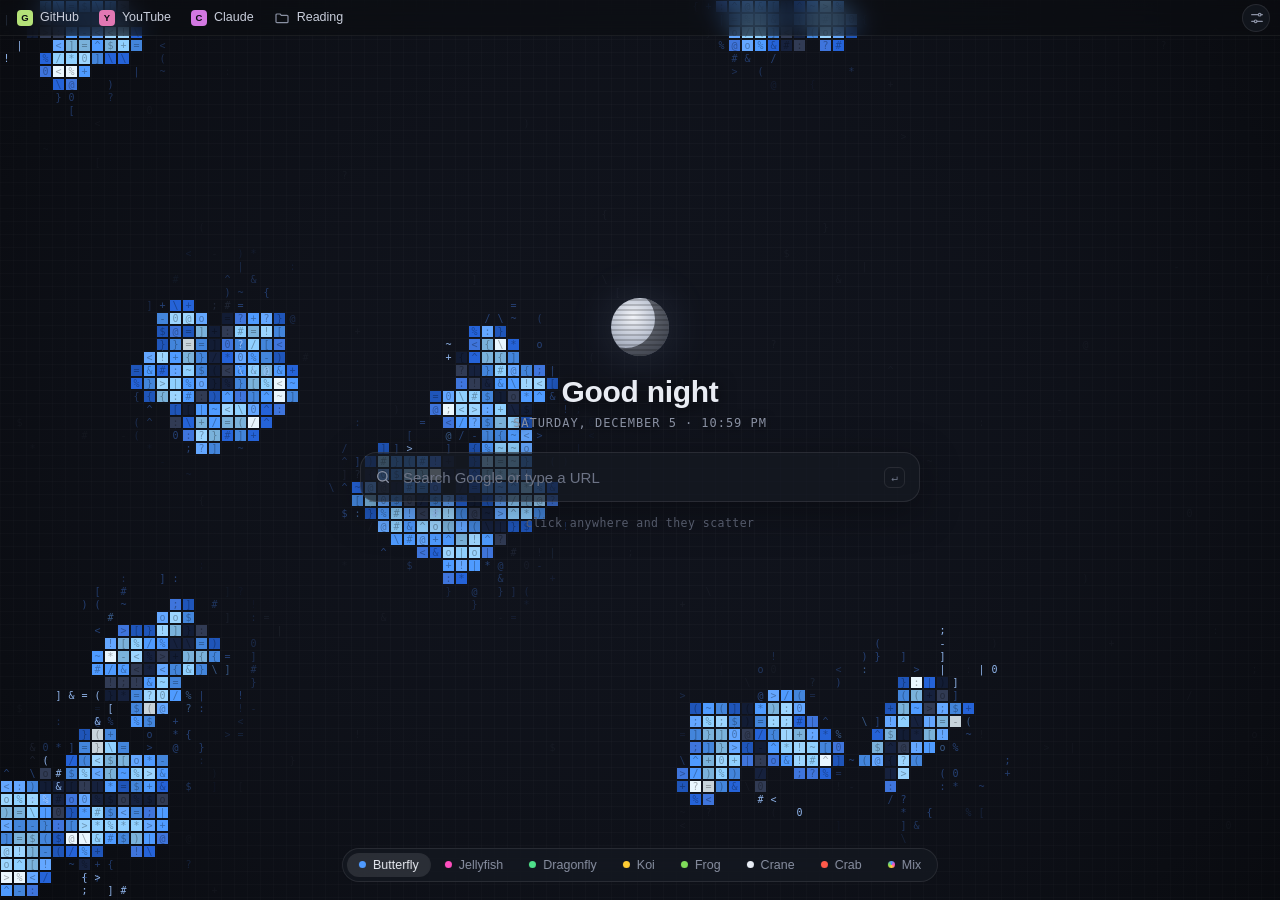
==== docs/index.html @ 53b01485 "ASCII Garden: new tab page with animals made of keyboard characters Seven animals (plus Mix) drawn o" ====
<!DOCTYPE html>
<html lang="en">
<head>
<meta charset="utf-8">
<meta name="viewport" content="width=device-width, initial-scale=1">
<title>ASCII Garden: live demo</title>
<link rel="icon" type="image/png" href="[data-uri]">
<style>
:root {
  --bg: #0b0d12;
  --ink: #e9ecf3;
  --muted: #8a91a3;
  --glass: rgba(22, 25, 34, 0.72);
  --line: rgba(255, 255, 255, 0.09);
  --mono: ui-monospace, "SF Mono", SFMono-Regular, Menlo, Consolas, monospace;
  --sans: -apple-system, BlinkMacSystemFont, "Inter", "Segoe UI", Roboto, sans-serif;
}

* { box-sizing: border-box; }

html, body {
  margin: 0;
  height: 100%;
  overflow: hidden;
  background: var(--bg);
  color: var(--ink);
  font-family: var(--sans);
  -webkit-font-smoothing: antialiased;
  user-select: none;
  -webkit-user-select: none;
  touch-action: manipulation;
}

canvas {
  position: fixed;
  inset: 0;
  width: 100%;
  height: 100%;
  display: block;
}

#garden { cursor: crosshair; }

/* ---------- bookmarks bar ---------- */
.bookmarks {
  position: fixed;
  top: 0;
  left: 0;
  right: 0;
  height: 36px;
  padding: 4px 50px 4px 8px;
  display: flex;
  align-items: center;
  gap: 2px;
  background: rgba(11, 13, 18, 0.55);
  border-bottom: 1px solid rgba(255, 255, 255, 0.06);
  backdrop-filter: blur(12px);
  -webkit-backdrop-filter: blur(12px);
  z-index: 5;
}
.bookmarks[hidden] { display: none; }
.bm-list {
  position: relative;
  flex: 1;
  min-width: 0;
  display: flex;
  gap: 2px;
  overflow: hidden;
}
.bm {
  flex: none;
  display: flex;
  align-items: center;
  gap: 7px;
  height: 28px;
  max-width: 170px;
  padding: 0 9px;
  border: 0;
  border-radius: 8px;
  background: transparent;
  color: #c9cedb;
  font: 12.5px/1 var(--sans);
  text-decoration: none;
  white-space: nowrap;
  cursor: pointer;
}
.bm .t { overflow: hidden; text-overflow: ellipsis; }
.bm:hover, .bm:focus-visible, .bm.open { background: rgba(255, 255, 255, 0.08); color: var(--ink); outline: none; }
.bm img, .bm .ico { width: 16px; height: 16px; flex: none; border-radius: 4px; }
.bm .ico {
  display: grid;
  place-items: center;
  font: 700 9.5px/1 var(--sans);
  color: #0b0d12;
}
.bm svg { flex: none; color: #8a91a3; }
.bm-more { padding: 0 10px; font-size: 15px; color: var(--muted); }

.bm-menu {
  position: fixed;
  min-width: 220px;
  max-width: 300px;
  max-height: 65vh;
  overflow-y: auto;
  padding: 5px;
  display: grid;
  gap: 1px;
  background: rgba(18, 21, 29, 0.96);
  border: 1px solid var(--line);
  border-radius: 12px;
  backdrop-filter: blur(16px);
  -webkit-backdrop-filter: blur(16px);
  box-shadow: 0 16px 40px rgba(0, 0, 0, .5);
  z-index: 8;
}
.bm-menu[hidden] { display: none; }
.bm-menu .bm { max-width: none; width: 100%; }
.bm-menu .back { color: var(--muted); }
.bm-menu .empty { padding: 8px 10px; font-size: 12px; color: #6c7385; }

/* ---------- species picker ---------- */
.species {
  position: fixed;
  bottom: 18px;
  left: 50%;
  transform: translateX(-50%);
  display: flex;
  gap: 2px;
  padding: 4px;
  max-width: calc(100vw - 90px);
  overflow-x: auto;
  scrollbar-width: none;
  background: var(--glass);
  border: 1px solid var(--line);
  border-radius: 999px;
  backdrop-filter: blur(14px);
  -webkit-backdrop-filter: blur(14px);
  z-index: 5;
}
.species::-webkit-scrollbar { display: none; }

.species button {
  flex: none;
  display: flex;
  align-items: center;
  gap: 7px;
  padding: 6px 12px;
  border: 0;
  border-radius: 999px;
  background: transparent;
  color: var(--muted);
  font: 500 12.5px/1 var(--sans);
  cursor: pointer;
  transition: background .2s, color .2s;
}
.species button:hover { color: var(--ink); }
.species button.on { background: rgba(255, 255, 255, 0.1); color: var(--ink); }
.species .dot { width: 7px; height: 7px; border-radius: 50%; }

/* ---------- settings ---------- */
.gear {
  position: fixed;
  top: 4px;
  right: 10px;
  width: 28px;
  height: 28px;
  display: grid;
  place-items: center;
  border: 1px solid var(--line);
  border-radius: 50%;
  background: var(--glass);
  color: var(--muted);
  cursor: pointer;
  backdrop-filter: blur(14px);
  -webkit-backdrop-filter: blur(14px);
  z-index: 6;
}
.gear:hover, .gear[aria-expanded="true"] { color: var(--ink); }

.panel {
  position: fixed;
  top: 42px;
  right: 10px;
  width: 230px;
  padding: 14px;
  display: grid;
  gap: 12px;
  background: rgba(18, 21, 29, 0.92);
  border: 1px solid var(--line);
  border-radius: 14px;
  backdrop-filter: blur(16px);
  -webkit-backdrop-filter: blur(16px);
  font-size: 12.5px;
  color: var(--muted);
  z-index: 6;
}
.panel[hidden] { display: none; }
.panel label { display: grid; gap: 6px; }
.panel label.row { display: flex; align-items: center; gap: 8px; color: var(--ink); }
.panel input[type="text"] {
  padding: 8px 10px;
  border: 1px solid var(--line);
  border-radius: 8px;
  background: rgba(255, 255, 255, 0.04);
  color: var(--ink);
  font: 13px var(--sans);
  outline: none;
}
.panel input[type="text"]:focus { border-color: rgba(255, 255, 255, 0.25); }
.panel input[type="range"] { width: 100%; accent-color: #9fb4ff; }
.panel input[type="checkbox"] { accent-color: #9fb4ff; }
.panel .keys { margin: 0; font: 11px var(--mono); opacity: .7; }

/* ---------- center ---------- */
.center {
  position: fixed;
  left: 50%;
  top: 46%;
  transform: translate(-50%, -50%);
  width: min(560px, calc(100vw - 32px));
  display: flex;
  flex-direction: column;
  align-items: center;
  pointer-events: none;
  z-index: 4;
}

.orb {
  width: 58px;
  height: 58px;
  border-radius: 50%;
  margin-bottom: 18px;
  position: relative;
  overflow: hidden;
  transition: background 1s, box-shadow 1s;
}
.orb::after {
  content: "";
  position: absolute;
  inset: 0;
  background: repeating-linear-gradient(0deg, rgba(0,0,0,.18) 0 2px, transparent 2px 5px);
  mix-blend-mode: multiply;
}
.orb.night {
  background: radial-gradient(circle at 38% 32%, #f1f3f8 0%, #b9c0cf 45%, #6b7386 100%);
  box-shadow: 0 0 46px rgba(170, 190, 255, .16), inset -14px -8px 0 rgba(10, 12, 18, .55);
}
.orb.day {
  background: radial-gradient(circle at 40% 35%, #fff6d6 0%, #ffcf6b 45%, #f08a3c 100%);
  box-shadow: 0 0 60px rgba(255, 190, 90, .28);
}
.orb.dusk {
  background: radial-gradient(circle at 40% 35%, #ffe0c2 0%, #ff9a6b 50%, #c2456b 100%);
  box-shadow: 0 0 56px rgba(255, 120, 110, .22);
}

h1 {
  margin: 0;
  font: 600 clamp(22px, 3.2vw, 30px)/1.2 var(--sans);
  letter-spacing: -0.01em;
  text-align: center;
  text-shadow: 0 2px 18px rgba(0, 0, 0, .8);
}

.clock {
  margin-top: 6px;
  font: 12px var(--mono);
  color: var(--muted);
  letter-spacing: .08em;
  text-shadow: 0 1px 10px rgba(0, 0, 0, .9);
}

.search {
  pointer-events: auto;
  margin-top: 22px;
  width: 100%;
  display: flex;
  align-items: center;
  gap: 10px;
  padding: 0 14px;
  height: 50px;
  background: var(--glass);
  border: 1px solid var(--line);
  border-radius: 16px;
  color: var(--muted);
  backdrop-filter: blur(16px);
  -webkit-backdrop-filter: blur(16px);
  box-shadow: 0 10px 40px rgba(0, 0, 0, .35);
  transition: border-color .2s;
}
.search:focus-within { border-color: rgba(255, 255, 255, 0.22); }
.search input {
  flex: 1;
  min-width: 0;
  border: 0;
  outline: none;
  background: transparent;
  color: var(--ink);
  font: 15px var(--sans);
  user-select: text;
  -webkit-user-select: text;
}
.search input::placeholder { color: #6c7385; }
.search kbd {
  font: 11px var(--mono);
  padding: 3px 6px;
  border: 1px solid var(--line);
  border-radius: 6px;
  color: #6c7385;
}

.hint {
  margin: 14px 0 0;
  font: 11.5px var(--mono);
  color: #5d6476;
  letter-spacing: .04em;
  transition: opacity 1.2s;
}
.hint.gone { opacity: 0; }

@media (max-width: 640px) {
  .species { bottom: 12px; max-width: calc(100vw - 24px); }
  .species button { padding: 6px 10px; font-size: 12px; }
  .center { top: 44%; }
  .search { height: 46px; }
}
</style>
</head>
<body>
<canvas id="bg" aria-hidden="true"></canvas>
<canvas id="garden" aria-hidden="true"></canvas>

<nav class="bookmarks ui" id="bookmarks" aria-label="Bookmarks" hidden></nav>
<div class="bm-menu ui" id="bm-menu" role="menu" hidden></div>

<nav class="species ui" id="species" aria-label="Choose animal"></nav>

<button class="gear ui" id="gear" type="button" aria-label="Settings" aria-expanded="false">
  <svg viewBox="0 0 24 24" width="16" height="16" fill="none" stroke="currentColor" stroke-width="1.8" stroke-linecap="round">
    <path d="M4 7h10M18 7h2M4 17h4M12 17h8"/><circle cx="16" cy="7" r="2"/><circle cx="10" cy="17" r="2"/>
  </svg>
</button>

<div class="panel ui" id="panel" hidden>
  <label>Your name
    <input id="set-name" type="text" maxlength="24" autocomplete="off" spellcheck="false">
  </label>
  <label>How many
    <input id="set-density" type="range" min="0.4" max="2" step="0.1">
  </label>
  <label class="row">
    <input id="set-trails" type="checkbox"> Character trails
  </label>
  <label class="row">
    <input id="set-bookmarks" type="checkbox"> Bookmarks bar
  </label>
  <p class="keys">Keys 1 to 8 switch animals</p>
</div>

<main class="center">
  <div class="orb" id="orb" aria-hidden="true"></div>
  <h1 id="greet">Hello</h1>
  <div class="clock" id="clock"></div>
  <form class="search ui" id="search" autocomplete="off">
    <svg viewBox="0 0 24 24" width="16" height="16" fill="none" stroke="currentColor" stroke-width="2" stroke-linecap="round"><circle cx="11" cy="11" r="7"/><path d="m20 20-3.5-3.5"/></svg>
    <input id="q" type="text" placeholder="Search Google or type a URL" aria-label="Search" spellcheck="false">
    <kbd>&#8629;</kbd>
  </form>
  <p class="hint" id="hint">click anywhere and they scatter</p>
</main>

<script>
/* ASCII Garden: animals drawn on a character grid.
 *
 * How it works:
 *  - The screen is a grid of cells (CS px each).
 *  - Every animal is a *shape function* shape(lx, ly, a) that says which
 *    palette colour (if any) sits at a point in the animal's own coordinates
 *    (lx = forward, ly = sideways, measured in cells).
 *  - Each frame, for every grid cell near an animal, we rotate the cell centre
 *    into the animal's frame, ask the shape function, and paint a coloured tile
 *    with a keyboard character in it. Rotating and sampling like this is what
 *    gives the chunky pixel look at any angle.
 *  - Cells an animal passes over leave a fading character behind (the trail).
 *  - Clicking adds an outward impulse + "panic" to every animal.
 */
(() => {
  'use strict';

  // ------------------------------------------------------------ storage
  const store = {
    get(k, d) {
      try { const v = localStorage.getItem('asciiGarden.' + k); return v === null ? d : JSON.parse(v); }
      catch (e) { return d; }
    },
    set(k, v) {
      try { localStorage.setItem('asciiGarden.' + k, JSON.stringify(v)); } catch (e) { /* storage off */ }
    }
  };

  const settings = {
    name: store.get('name', ''),
    species: store.get('species', 'butterfly'),
    density: store.get('density', 1),
    trails: store.get('trails', true),
    bookmarks: store.get('bookmarks', true)
  };

  // ------------------------------------------------------------ helpers
  const TAU = Math.PI * 2;
  const CHARS = '$}{)(][-=+~^*#%&/\\|<>?!;:@0o';
  const rand = Math.random;
  const clamp = (v, a, b) => (v < a ? a : v > b ? b : v);
  const lerp = (a, b, t) => a + (b - a) * t;

  function hash(x, y, s) {
    let h = (Math.imul(x | 0, 374761393) + Math.imul(y | 0, 668265263) + Math.imul(s | 0, 1442695041)) | 0;
    h = Math.imul(h ^ (h >>> 13), 1274126177);
    h ^= h >>> 16;
    return (h >>> 0) / 4294967296;
  }

  function vnoise(x, y, s) {
    const xi = Math.floor(x), yi = Math.floor(y);
    const xf = x - xi, yf = y - yi;
    const u = xf * xf * (3 - 2 * xf), v = yf * yf * (3 - 2 * yf);
    return lerp(lerp(hash(xi, yi, s), hash(xi + 1, yi, s), u),
                lerp(hash(xi, yi + 1, s), hash(xi + 1, yi + 1, s), u), v);
  }

  // squared normalised ellipse distance (< 1 means inside)
  function ell(x, y, cx, cy, rx, ry) {
    const dx = (x - cx) / rx, dy = (y - cy) / ry;
    return dx * dx + dy * dy;
  }

  function segDist(px, py, ax, ay, bx, by) {
    const vx = bx - ax, vy = by - ay;
    const t = clamp(((px - ax) * vx + (py - ay) * vy) / (vx * vx + vy * vy || 1), 0, 1);
    const dx = px - (ax + vx * t), dy = py - (ay + vy * t);
    return Math.sqrt(dx * dx + dy * dy);
  }

  function lerpAngle(a, b, t) {
    let d = (b - a) % TAU;
    if (d > Math.PI) d -= TAU;
    if (d < -Math.PI) d += TAU;
    return a + d * Math.min(1, t);
  }

  function hexToRgb(h) {
    const n = parseInt(h.slice(1), 16);
    return [(n >> 16) & 255, (n >> 8) & 255, n & 255];
  }
  function shade(rgb, k) {
    const f = k < 0 ? c => c * (1 + k) : c => c + (255 - c) * k;
    return `rgb(${f(rgb[0]) | 0},${f(rgb[1]) | 0},${f(rgb[2]) | 0})`;
  }

  // trail colours: each palette colour registers a muted version with 8 alpha steps
  const TRAIL_STYLES = [];
  const TRAIL_LEVELS = 8;
  function registerTrail(rgb) {
    const m = rgb.map(c => (c * 0.75 + 120 * 0.25) | 0);
    const styles = [];
    for (let i = 0; i < TRAIL_LEVELS; i++) styles.push(`rgba(${m[0]},${m[1]},${m[2]},${((i + 1) / TRAIL_LEVELS * 0.55).toFixed(3)})`);
    TRAIL_STYLES.push(styles);
    return TRAIL_STYLES.length - 1;
  }

  // "g:#hex" = character only (no tile), used for tentacles, fins
  // "a:#hex" = see-through tile, used for dragonfly wings
  function makePalette(list) {
    return [null].concat(list.map(s => {
      const glyph = s.startsWith('g:'), clear = s.startsWith('a:');
      const rgb = hexToRgb(glyph || clear ? s.slice(2) : s);
      const rgba = al => `rgba(${rgb[0]},${rgb[1]},${rgb[2]},${al})`;
      return {
        glyph,
        variants: clear ? [rgba(0.16), rgba(0.22), rgba(0.28)] : [shade(rgb, -0.14), shade(rgb, 0), shade(rgb, 0.12)],
        ink: clear ? rgba(0.75) : 'rgba(0,0,0,0.30)',
        glyphStyle: `rgba(${rgb[0]},${rgb[1]},${rgb[2]},0.9)`,
        trail: registerTrail(rgb)
      };
    }));
  }

  // ------------------------------------------------------------ species
  // Every shape is drawn facing +x (forward). Units are grid cells.
  const SPECIES = {

    butterfly: {
      label: 'Butterfly', dot: '#4f9bff', count: 14, radius: 7.2, scale: [0.8, 1.25],
      palette: makePalette(['#16213d', '#2563d8', '#4f9bff', '#8fd0ff', '#e8f6ff', 'g:#9cc4ff']),
      init(a) { a.wander = rand() * TAU; a.phase = rand() * TAU; },
      update(a, dt, U) {
        a.wander += (rand() - 0.5) * 5 * dt;
        const sp = 55 * U * (1 + a.panic * 2.6);
        steer(a, Math.cos(a.wander) * sp, Math.sin(a.wander) * sp, dt * 1.8);
        a.vy += Math.sin(a.t * 6 + a.seed) * 18 * U * dt; // bob
        a.h = lerpAngle(a.h, Math.atan2(a.vy, a.vx), dt * 5);
        a.phase += dt * (10 + a.panic * 16);
        a.flap = 0.22 + 0.78 * Math.abs(Math.cos(a.phase));
      },
      scatter(a, ang) { a.wander = ang; },
      shape(x, y, a) {
        const ay = Math.abs(y);
        if (ay < 0.55 && x > -3.6 && x < 2.6) return 1;               // body
        if (ell(x, y, 3.1, 0, 0.9, 0.8) < 1) return 1;                 // head
        if (x > 3.7 && x < 6.2 && Math.abs(ay - (x - 3.7) * 0.75) < 0.42) return 6; // antennae
        if (ay < 0.5) return 0;
        const wy = ay / a.flap;                                        // flap squashes the wings sideways
        const d1 = ell(x, wy, 1.0 + (wy - 3) * 0.28, 3.4, 2.4, 3.1);   // forewing
        const d2 = ell(x, wy, -1.9 - (wy - 2.5) * 0.18, 2.6, 1.9, 2.4); // hindwing
        const d = Math.min(d1, d2);
        if (d >= 1) return 0;
        if (d1 < 1 && ell(x, wy, 2.1, 4.8, 0.7, 0.7) < 1) return 5;    // pale spot
        if (d > 0.7) return 2;
        if (d > 0.28) return 3;
        return 4;
      }
    },

    jellyfish: {
      label: 'Jellyfish', dot: '#ff4fbf', count: 9, radius: 13.5, scale: [0.75, 1.2],
      palette: makePalette(['#a3106f', '#e03aa4', '#ff6fd0', '#ffc6ef', 'g:#ff8ad8', '#c42487']),
      init(a) { a.h = -Math.PI / 2 + (rand() - 0.5); a.target = -Math.PI / 2; a.cyc = rand(); a.c = 0; },
      update(a, dt, U) {
        a.cyc += dt * (0.5 + a.panic * 1.3);
        const f = a.cyc % 1;
        a.c = f < 0.32 ? Math.sin(f / 0.32 * Math.PI) : 0;            // bell contraction
        const thrust = 95 * U * a.c * (1 + a.panic * 1.8);
        a.vx += Math.cos(a.h) * thrust * dt * 3;
        a.vy += Math.sin(a.h) * thrust * dt * 3;
        const drag = Math.exp(-dt * 1.1);
        a.vx *= drag; a.vy *= drag;
        if (a.panic < 0.05) a.target = lerpAngle(a.target, -Math.PI / 2 + Math.sin(a.t * 0.3 + a.seed) * 0.6, dt * 0.5);
        a.h = lerpAngle(a.h, a.target, dt * 0.9);
      },
      scatter(a, ang) { a.target = ang; a.cyc = Math.floor(a.cyc); },
      shape(x, y, a) {
        const c = a.c;
        const rx = 3.4 * (1 + 0.22 * c), ry = 4.0 * (1 - 0.24 * c);
        if (x > -0.6) {
          const d = ell(x, y, -0.6, 0, rx, ry);
          if (d < 1) {
            if (ell(x, y, rx * 0.4, -ry * 0.38, 1.0, 1.1) < 1) return 4;
            if (d < 0.42) return 3;
            if (d < 0.8) return 2;
            return 1;
          }
          return 0;
        }
        if (x > -1.3 && Math.abs(y) < ry * 0.98) return 1;             // rim
        const t = a.t;
        if (x > -5.5 && Math.abs(y - Math.sin(x * 0.7 + t * 2.2) * 0.5) < 0.95 - (-x - 1.3) * 0.12) return 6; // oral arms
        if (x < -1.3) {
          for (let i = 0; i < 5; i++) {
            const len = 8 + (i % 2) * 3 + (i === 2 ? 1.5 : 0);
            if (-x - 1.3 > len) continue;
            const y0 = (-1 + i * 0.5) * ry * 0.85;
            const yy = y0 + Math.sin(x * 0.55 + t * 2.4 + i * 1.7) * 0.9 * (-x / 9);
            if (Math.abs(y - yy) < 0.42) return 5;
          }
        }
        return 0;
      }
    },

    dragonfly: {
      label: 'Dragonfly', dot: '#4fe08a', count: 11, radius: 9, scale: [0.8, 1.15],
      palette: makePalette(['#0e5229', '#1f9d50', '#5ee08a', '#c6ffd9', 'a:#b8ffd2']),
      init(a) { a.timer = rand(); a.th = a.h; a.buzz = 1; },
      update(a, dt, U) {
        a.timer -= dt * (1 + a.panic * 2);
        if (a.timer <= 0) {
          a.th = (a.flee != null ? a.flee : a.h + (rand() - 0.5) * 2.6);
          a.flee = null;
          const sp = (240 + rand() * 180) * U * (1 + a.panic);
          a.vx = Math.cos(a.th) * sp; a.vy = Math.sin(a.th) * sp;
          a.timer = 0.6 + rand() * 1.8;
        }
        const drag = Math.exp(-dt * 3.4);
        a.vx = a.vx * drag + (rand() - 0.5) * 40 * U * dt;
        a.vy = a.vy * drag + (rand() - 0.5) * 40 * U * dt;
        a.h = lerpAngle(a.h, a.th, dt * 14);
        a.buzz = 0.82 + 0.18 * Math.abs(Math.sin(a.t * 55));
      },
      scatter(a, ang) { a.flee = ang; a.timer = rand() * 0.08; },
      shape(x, y, a) {
        const ay = Math.abs(y);
        if (ell(x, y, 5.6, 0, 1.0, 1.35) < 1) return ay > 0.45 ? 4 : 1;  // head + eyes
        if (ell(x, y, 3.6, 0, 1.7, 1.0) < 1) return ay < 0.4 ? 3 : 2;   // thorax
        if (x > -8.2 && x < 2.2 && ay < 0.55 - (2.2 - x) * 0.018)        // abdomen
          return (Math.floor((x + 9) * 0.9) & 1) ? 2 : 1;
        const b = a.buzz;
        if (ell(x + ay * 0.08, ay, 4.1, 3.8 * b, 0.85, 3.5 * b) < 1) return 5; // forewings
        if (ell(x + ay * 0.16, ay, 2.6, 3.6 * b, 0.95, 3.4 * b) < 1) return 5; // hindwings
        return 0;
      }
    },

    koi: {
      label: 'Koi', dot: '#ffcc33', count: 11, radius: 9.6, scale: [0.8, 1.25],
      palettes: [
        makePalette(['#f4efe6', '#e0402b', 'g:#f2d6cc', '#ffffff', '#c9c1b5', '#1a1a1a']), // kohaku
        makePalette(['#f08a24', '#ffb347', 'g:#ffc98a', '#ffffff', '#c4651a', '#1a1a1a']), // ogon
        makePalette(['#f2c230', '#ffe27a', 'g:#ffe9a6', '#ffffff', '#c99a14', '#1a1a1a']), // yamabuki
        makePalette(['#f4efe6', '#26262b', 'g:#d9d9de', '#ffffff', '#c9c1b5', '#1a1a1a'])  // shiro
      ],
      init(a) {
        a.wander = rand() * TAU;
        a.pal = rand() < 0.5 ? 0 : (1 + (rand() * 3) | 0);
        a.sw = 0;
      },
      update(a, dt, U) {
        a.wander += (rand() - 0.5) * 1.8 * dt;
        const sp = 42 * U * (1 + a.panic * 3);
        steer(a, Math.cos(a.wander) * sp, Math.sin(a.wander) * sp, dt * 1.3);
        a.h = lerpAngle(a.h, Math.atan2(a.vy, a.vx), dt * 2.6);
        a.sw += dt * (4 + Math.hypot(a.vx, a.vy) / (12 * U));
      },
      scatter(a, ang) { a.wander = ang; },
      shape(x, y, a) {
        const sway = xx => Math.sin(a.sw - xx * 0.45) * 0.1 * (5 - xx);
        const yo = y - sway(x);
        const ay = Math.abs(yo);
        if (x > -5.5 && x < 5.2) {
          const u = (x + 5.5) / 10.7;
          const hw = 2.3 * Math.sqrt(Math.max(0, Math.sin(Math.PI * Math.pow(u, 1.6))));
          if (ay < hw) {
            if (ell(x, ay, 3.5, 1.15, 0.5, 0.5) < 1) return 6;            // eyes
            if (ay > hw - 0.5) return 5;                                 // edge shade
            return vnoise(x * 0.42 + a.seed * 7, yo * 0.55, a.seed) > 0.52 ? 2 : 1;
          }
          if (ell(x, ay, 1.6, hw + 0.9, 0.9, 1.1) < 1) return 3;         // pectoral fins
        }
        const tx = -5.4 - x;                                             // tail
        if (tx > -0.2 && tx < 3.9) {
          const yt = y - sway(-5.4) - Math.sin(a.sw * 1.2) * tx * 0.25;
          const spread = 0.35 + tx * 0.7;
          const fork = tx > 2.3 && Math.abs(yt) < (tx - 2.3) * 1.1;
          if (Math.abs(yt) < spread && !fork) return 3;
        }
        return 0;
      }
    },

    frog: {
      label: 'Frog', dot: '#7fdc5a', count: 9, radius: 9.2, scale: [0.85, 1.2],
      palette: makePalette(['#1d5a18', '#3ea534', '#86e061', '#efffe0', '#0b1a08', '#2a7522']),
      init(a) { a.timer = rand() * 2; a.air = 0; a.legs = 0; },
      update(a, dt, U) {
        if (a.air > 0) {
          a.air -= dt;
          const drag = Math.exp(-dt * 1.4);
          a.vx *= drag; a.vy *= drag;
          a.legs = Math.min(1, a.legs + dt * 14);
          a.lift = Math.sin(clamp(1 - a.air / 0.45, 0, 1) * Math.PI);
        } else {
          const drag = Math.exp(-dt * 14);
          a.vx *= drag; a.vy *= drag;
          a.legs = Math.max(0, a.legs - dt * 5);
          a.lift = 0;
          a.timer -= dt;
          if (a.timer <= 0) {
            a.h = a.flee != null ? a.flee : a.h + (rand() - 0.5) * 1.9;
            a.flee = null;
            const sp = (230 + rand() * 130) * U * (1 + a.panic * 0.7);
            a.vx = Math.cos(a.h) * sp; a.vy = Math.sin(a.h) * sp;
            a.air = 0.45;
            a.timer = a.panic > 0.3 ? 0.12 + rand() * 0.2 : 0.9 + rand() * 2.4;
          }
        }
        a.sizeMul = 1 + 0.14 * (a.lift || 0);
      },
      scatter(a, ang) { a.flee = ang; if (a.air <= 0) a.timer = rand() * 0.12; },
      shape(x, y, a) {
        const ay = Math.abs(y);
        if (ell(x, ay, 2.8, 1.45, 0.85, 0.85) < 1)                      // eyes
          return ell(x, ay, 3.05, 1.5, 0.36, 0.36) < 1 ? 5 : 4;
        const dh = ell(x, y, 2.0, 0, 1.8, 2.0);
        const db = ell(x, y, -0.7, 0, 3.0, 2.5);
        if (dh < 1 || db < 1) {
          if (ay < 0.45 && x < 2.4 && x > -3) return 3;                 // stripe
          if (vnoise(x * 0.8 + a.seed * 3, y * 0.8, a.seed) > 0.7) return 6; // spots
          if (Math.min(dh, db) > 0.72) return 1;
          return 2;
        }
        const L = a.legs;
        const kx = lerp(-0.4, -5.0, L), ky = lerp(3.6, 2.9, L);
        const fx = lerp(0.8, -7.8, L), fy = lerp(3.1, 3.5, L);
        if (segDist(x, ay, -2.4, 1.8, kx, ky) < 0.72) return 2;          // thigh
        if (segDist(x, ay, kx, ky, fx, fy) < 0.5) return 2;             // shin
        if (ell(x, ay, fx, fy, 0.75, 0.75) < 1) return 1;               // foot
        if (segDist(x, ay, 1.3, 1.6, 2.3, 3.0) < 0.45) return 2;         // front legs
        if (ell(x, ay, 2.5, 3.2, 0.55, 0.55) < 1) return 1;
        return 0;
      }
    },

    crane: {
      label: 'Crane', dot: '#e8edf5', count: 8, radius: 9.4, scale: [0.85, 1.2],
      palette: makePalette(['#f5f7fa', '#c8d0db', '#8a96a8', '#1c2230', '#e0342c', '#d9c27a', 'g:#7d879a']),
      init(a) { a.wander = rand() * TAU; a.phase = rand() * TAU; a.glide = rand() * 3; a.span = 1; },
      update(a, dt, U) {
        a.wander += (rand() - 0.5) * 0.9 * dt;
        const sp = 72 * U * (1 + a.panic * 1.8);
        steer(a, Math.cos(a.wander) * sp, Math.sin(a.wander) * sp, dt * 0.9);
        a.h = lerpAngle(a.h, Math.atan2(a.vy, a.vx), dt * 2.2);
        a.glide -= dt;
        if (a.glide < -2.2) a.glide = 1.5 + rand() * 3;
        const flapping = a.glide < 0 || a.panic > 0.2;
        a.phase += dt * (3.4 + a.panic * 5);
        const target = flapping ? 0.58 + 0.42 * (0.5 + 0.5 * Math.cos(a.phase)) : 1;
        a.span = lerp(a.span, target, Math.min(1, dt * 10));
      },
      scatter(a, ang) { a.wander = ang; },
      shape(x, y, a) {
        const ay = Math.abs(y);
        if (ell(x, y, 0, 0, 3.0, 1.0) < 1) return x > 0.3 ? 1 : 2;       // body
        if (x > 2.4 && x < 5.8 && ay < 0.42) return 4;                   // neck
        if (ell(x, y, 6.2, 0, 0.8, 0.62) < 1)                            // head + red crown
          return ell(x, y, 6.1, 0, 0.38, 0.3) < 1 ? 5 : 1;
        if (x > 6.9 && x < 8.5 && ay < 0.3 - (x - 6.9) * 0.13) return 6; // beak
        if (x < -2.6 && x > -4.3 && ay < 0.9 + (-2.6 - x) * 0.35) return 2; // tail
        if (x < -3.6 && x > -7.2 && Math.abs(ay - 0.35) < 0.2) return 7; // trailing legs
        const span = 8.6 * a.span;
        if (ay > 0.6 && ay < span) {                                     // wings
          const k = ay / span;
          const lead = 1.25 - 0.9 * k - 0.7 * k * k;
          const chord = 2.9 * (1 - 0.5 * k);
          if (x < lead && x > lead - chord) {
            if (k > 0.82) return 4;
            if (x < lead - chord * 0.62) return 3;
            return k < 0.45 ? 1 : 2;
          }
        }
        return 0;
      }
    },

    crab: {
      label: 'Crab', dot: '#ff5a4a', count: 10, radius: 7.4, scale: [0.8, 1.25],
      palette: makePalette(['#741810', '#d8442e', '#ff7d58', '#fff2e0', '#1a0a08', '#b3301d']),
      init(a) { a.h = -Math.PI / 2; a.timer = rand(); a.side = rand() < 0.5 ? -1 : 1; a.speed = 0; a.walk = 0; a.drift = 0; },
      update(a, dt, U) {
        a.timer -= dt;
        if (a.timer <= 0) {
          if (rand() < 0.3 && a.panic < 0.2) { a.speed = 0; a.timer = 0.6 + rand() * 1.4; }
          else {
            if (rand() < 0.5) a.side *= -1;
            a.speed = (55 + rand() * 60) * U;
            a.drift = (rand() - 0.5) * 30 * U;
            a.timer = 0.8 + rand() * 1.8;
          }
        }
        const sp = a.speed * (1 + a.panic * 2.5);
        steer(a, a.side * sp, a.drift, dt * 6);
        a.h = -Math.PI / 2 + Math.sin(a.t * 1.4 + a.seed) * 0.07;
        a.walk += Math.hypot(a.vx, a.vy) * dt * 0.11 / U;
        a.pinch = 0.5 + 0.5 * Math.sin(a.t * 3 + a.seed);
      },
      scatter(a, ang) {
        a.side = Math.cos(ang) >= 0 ? 1 : -1;
        a.speed = (90 + rand() * 50) * U;
        a.drift = Math.sin(ang) * 60 * U;
        a.timer = 1 + rand();
      },
      scatterAxis: 'x',
      shape(x, y, a) {
        const ay = Math.abs(y);
        const d = ell(x, y, 0, 0, 2.3, 3.4);                             // shell
        if (d < 1) { if (ell(x, y, 0.7, 0, 0.9, 1.7) < 1) return 3; return d > 0.7 ? 1 : 2; }
        if (ell(x, ay, 2.65, 1.0, 0.55, 0.5) < 1)                         // eyes
          return ell(x, ay, 2.8, 1.0, 0.28, 0.28) < 1 ? 5 : 4;
        if (x > 1.8 && x < 2.3 && Math.abs(ay - 1.0) < 0.25) return 1;
        if (segDist(x, ay, 1.1, 2.5, 2.6, 3.8) < 0.5) return 6;           // arms
        if (ell(x, ay, 3.7, 4.0, 1.35, 1.15) < 1) {                       // claws
          if (x > 3.8 && Math.abs(ay - 4.0) < 0.3 * (0.4 + a.pinch)) return 0;
          return ell(x, ay, 3.4, 3.7, 0.5, 0.45) < 1 ? 3 : 2;
        }
        const side = y > 0 ? 0 : Math.PI;                                // legs
        for (let i = 0; i < 3; i++) {
          const w = Math.sin(a.walk + i * 2.1 + side) * 0.5;
          const bx = 0.4 - i * 1.05, kx = bx + w, tx = bx - 0.5 + w * 1.4;
          if (segDist(x, ay, bx, 2.9, kx, 4.6) < 0.4) return 6;
          if (segDist(x, ay, kx, 4.6, tx, 5.9) < 0.34) return 6;
        }
        return 0;
      }
    }
  };

  const ORDER = ['butterfly', 'jellyfish', 'dragonfly', 'koi', 'frog', 'crane', 'crab', 'mix'];
  if (!SPECIES[settings.species] && settings.species !== 'mix') settings.species = 'butterfly';

  function steer(a, tx, ty, k) {
    k = Math.min(1, k);
    a.vx += (tx - a.vx) * k;
    a.vy += (ty - a.vy) * k;
  }

  // ------------------------------------------------------------ canvas setup
  const bg = document.getElementById('bg');
  const bctx = bg.getContext('2d');
  const canvas = document.getElementById('garden');
  const ctx = canvas.getContext('2d');
  let W = 0, H = 0, DPR = 1, CS = 12, COLS = 0, ROWS = 0, U = 1;
  let trailLife = new Float32Array(0), trailChar = new Uint8Array(0), trailCol = new Uint16Array(0);
  let font = '';

  function resize() {
    W = window.innerWidth; H = window.innerHeight;
    DPR = Math.min(window.devicePixelRatio || 1, 2);
    CS = clamp(Math.round(Math.min(W, H) / 68), 8, 13);
    U = CS / 12;
    COLS = Math.ceil(W / CS); ROWS = Math.ceil(H / CS);
    for (const c of [bg, canvas]) { c.width = Math.round(W * DPR); c.height = Math.round(H * DPR); }
    ctx.setTransform(DPR, 0, 0, DPR, 0, 0);
    bctx.setTransform(DPR, 0, 0, DPR, 0, 0);
    font = `${Math.max(6, Math.round(CS * 0.78))}px ui-monospace, "SF Mono", Menlo, Consolas, monospace`;
    ctx.font = font; ctx.textAlign = 'center'; ctx.textBaseline = 'middle';
    trailLife = new Float32Array(COLS * ROWS);
    trailChar = new Uint8Array(COLS * ROWS);
    trailCol = new Uint16Array(COLS * ROWS);
    drawBackground();
  }

  function drawBackground() {
    bctx.fillStyle = '#0b0d12';
    bctx.fillRect(0, 0, W, H);
    // faint grid
    bctx.strokeStyle = 'rgba(255,255,255,0.028)';
    bctx.lineWidth = 1;
    bctx.beginPath();
    for (let x = 0; x <= COLS; x++) { bctx.moveTo(x * CS + 0.5, 0); bctx.lineTo(x * CS + 0.5, H); }
    for (let y = 0; y <= ROWS; y++) { bctx.moveTo(0, y * CS + 0.5); bctx.lineTo(W, y * CS + 0.5); }
    bctx.stroke();
    // scattered dim characters
    bctx.font = font; bctx.textAlign = 'center'; bctx.textBaseline = 'middle';
    bctx.fillStyle = 'rgba(160,170,200,0.07)';
    for (let gy = 0; gy < ROWS; gy++) for (let gx = 0; gx < COLS; gx++) {
      if (hash(gx, gy, 7) < 0.012) bctx.fillText(CHARS[(hash(gx, gy, 9) * CHARS.length) | 0], gx * CS + CS / 2, gy * CS + CS / 2 + 0.5);
    }
    // vignette
    const g = bctx.createRadialGradient(W / 2, H * 0.46, Math.min(W, H) * 0.2, W / 2, H / 2, Math.max(W, H) * 0.75);
    g.addColorStop(0, 'rgba(30,36,56,0.25)');
    g.addColorStop(1, 'rgba(0,0,0,0.55)');
    bctx.fillStyle = g;
    bctx.fillRect(0, 0, W, H);
  }

  // ------------------------------------------------------------ animals
  let animals = [];
  let seedCounter = 1;

  function areaFactor() { return clamp((W * H) / (1440 * 900), 0.35, 1.7); }

  function spawn(kind, n) {
    const sp = SPECIES[kind];
    for (let i = 0; i < n; i++) {
      const a = {
        kind, sp,
        x: rand() * W, y: rand() * H,
        vx: 0, vy: 0, h: rand() * TAU,
        size: lerp(sp.scale[0], sp.scale[1], rand()), sizeMul: 1,
        seed: seedCounter++, t: rand() * 10, panic: 0,
        reveal: 0, dying: false
      };
      sp.init(a);
      animals.push(a);
    }
  }

  function populate(kind) {
    for (const a of animals) a.dying = true;
    const f = areaFactor() * settings.density;
    if (kind === 'mix') {
      for (const k of ORDER) if (SPECIES[k]) spawn(k, Math.max(1, Math.round(SPECIES[k].count * f * 0.3)));
    } else {
      spawn(kind, Math.max(3, Math.round(SPECIES[kind].count * f)));
    }
  }

  // ------------------------------------------------------------ input
  const pointer = { x: -1e4, y: -1e4, active: false };
  const ripples = [];
  const hint = document.getElementById('hint');

  function scatter(px, py) {
    ripples.push({ x: px, y: py, t: 0 });
    const reach = Math.max(W, H) * 0.65;
    for (const a of animals) {
      const dx = a.x - px, dy = a.y - py;
      const d = Math.hypot(dx, dy) || 1;
      const k = Math.max(0.3, 1 - d / reach);
      a.panic = Math.min(1.6, a.panic + k);
      const ang = Math.atan2(dy, dx);
      const imp = 380 * U * k;
      if (a.sp.scatterAxis === 'x') a.vx += Math.sign(dx || 1) * imp;
      else { a.vx += dx / d * imp; a.vy += dy / d * imp; }
      a.sp.scatter(a, ang, k);
    }
    hint.classList.add('gone');
  }

  window.addEventListener('pointerdown', e => {
    if (!(e.target.closest && (e.target.closest('#bm-menu') || e.target.closest('.bm-folder')))) closeMenu();
    if (e.target.closest && e.target.closest('.ui')) return;
    closePanel();
    if (document.activeElement && document.activeElement.blur) document.activeElement.blur();
    scatter(e.clientX, e.clientY);
  });
  window.addEventListener('pointermove', e => {
    pointer.x = e.clientX; pointer.y = e.clientY;
    pointer.active = e.pointerType === 'mouse';
  });
  document.addEventListener('pointerleave', () => { pointer.active = false; });
  window.addEventListener('blur', () => { pointer.active = false; });

  // ------------------------------------------------------------ simulation + render
  function update(dt) {
    for (let i = animals.length - 1; i >= 0; i--) {
      const a = animals[i];
      a.t += dt;
      a.panic = Math.max(0, a.panic - dt * 0.55);
      if (a.dying) { a.reveal -= dt * 2.2; if (a.reveal <= 0) { animals.splice(i, 1); continue; } }
      else a.reveal = Math.min(1, a.reveal + dt * 1.3);

      if (pointer.active) {                                     // shy of the cursor
        const dx = a.x - pointer.x, dy = a.y - pointer.y;
        const d = Math.hypot(dx, dy);
        const r = 150 * U;
        if (d < r && d > 0.1) {
          const f = (1 - d / r) * 900 * U * dt;
          if (a.sp.scatterAxis === 'x') a.vx += Math.sign(dx) * f;
          else { a.vx += dx / d * f; a.vy += dy / d * f; }
          a.panic = Math.max(a.panic, 0.25 * (1 - d / r));
        }
      }

      a.sp.update(a, dt, U);
      a.x += a.vx * dt;
      a.y += a.vy * dt;

      const m = a.sp.radius * a.size * CS;                      // wrap around edges
      if (a.x < -m) a.x += W + 2 * m; else if (a.x > W + m) a.x -= W + 2 * m;
      if (a.y < -m) a.y += H + 2 * m; else if (a.y > H + m) a.y -= H + 2 * m;
    }
    for (let i = ripples.length - 1; i >= 0; i--) { ripples[i].t += dt; if (ripples[i].t > 1.1) ripples.splice(i, 1); }
  }

  function drawTrails(dt) {
    const decay = dt * 0.85;
    let lastStyle = '';
    for (let i = 0, n = trailLife.length; i < n; i++) {
      let l = trailLife[i];
      if (l <= 0) continue;
      l -= decay; trailLife[i] = l;
      if (l <= 0) continue;
      const style = TRAIL_STYLES[trailCol[i]][Math.min(TRAIL_LEVELS - 1, (l * TRAIL_LEVELS) | 0)];
      if (style !== lastStyle) { ctx.fillStyle = style; lastStyle = style; }
      const gx = i % COLS, gy = (i / COLS) | 0;
      ctx.fillText(CHARS[trailChar[i]], gx * CS + CS / 2, gy * CS + CS / 2 + 0.5);
    }
  }

  function drawRipples() {
    for (const r of ripples) {
      for (let ring = 0; ring < 2; ring++) {
        const t = r.t - ring * 0.14;
        if (t <= 0) continue;
        const rad = t * 340 * U + 6;
        const alpha = Math.max(0, 1 - t / 0.95);
        if (alpha <= 0) continue;
        const n = Math.max(6, Math.floor(rad * TAU / (CS * 1.7)));
        ctx.fillStyle = `rgba(215,225,255,${(alpha * (ring ? 0.35 : 0.7)).toFixed(3)})`;
        for (let i = 0; i < n; i++) {
          const ang = i / n * TAU + ring * 0.2;
          const gx = Math.floor((r.x + Math.cos(ang) * rad) / CS);
          const gy = Math.floor((r.y + Math.sin(ang) * rad) / CS);
          ctx.fillText(ring ? '.' : 'o', gx * CS + CS / 2, gy * CS + CS / 2);
        }
      }
    }
  }

  function drawAnimal(a) {
    const sp = a.sp;
    const pal = sp.palettes ? sp.palettes[a.pal] : sp.palette;
    const size = a.size * (a.sizeMul || 1);
    const R = sp.radius * size;
    const cx = a.x / CS, cy = a.y / CS;
    const gx0 = Math.max(0, Math.floor(cx - R)), gx1 = Math.min(COLS - 1, Math.ceil(cx + R));
    const gy0 = Math.max(0, Math.floor(cy - R)), gy1 = Math.min(ROWS - 1, Math.ceil(cy + R));
    if (gx0 > gx1 || gy0 > gy1) return;
    const c = Math.cos(a.h), s = Math.sin(a.h), inv = 1 / size, R2 = R * R;
    const reveal = a.reveal, trails = settings.trails;
    const gap = CS >= 10 ? 1 : 0.5, tile = CS - gap * 2, half = CS / 2;

    for (let gy = gy0; gy <= gy1; gy++) {
      const dy = gy + 0.5 - cy;
      for (let gx = gx0; gx <= gx1; gx++) {
        const dx = gx + 0.5 - cx;
        if (dx * dx + dy * dy > R2) continue;
        const lx = (dx * c + dy * s) * inv;
        const ly = (-dx * s + dy * c) * inv;
        const idx = sp.shape(lx, ly, a);
        if (!idx) continue;
        const e = pal[idx];
        const h1 = hash(gx, gy, a.seed);
        let asGlyph = e.glyph;
        if (reveal < 1) {                                       // assemble / dissolve effect
          const hr = hash(gx, gy, a.seed + 77);
          if (hr > reveal + 0.25) continue;
          if (hr > reveal) asGlyph = true;
        }
        const px = gx * CS, py = gy * CS;
        const ch = CHARS[(h1 * CHARS.length) | 0];
        if (asGlyph) {
          ctx.fillStyle = e.glyphStyle;
          ctx.fillText(ch, px + half, py + half + 0.5);
          continue;
        }
        ctx.fillStyle = e.variants[(h1 * 3) | 0];
        ctx.fillRect(px + gap, py + gap, tile, tile);
        ctx.fillStyle = e.ink;
        ctx.fillText(ch, px + half, py + half + 0.5);
        if (trails && hash(gx, gy, 4242) < 0.32) {               // leave a character behind
          const ti = gy * COLS + gx;
          trailLife[ti] = 1;
          trailCol[ti] = e.trail;
          trailChar[ti] = (rand() * CHARS.length) | 0;
        }
      }
    }
  }

  const reduceMotion = window.matchMedia && window.matchMedia('(prefers-reduced-motion: reduce)').matches;
  let last = performance.now();
  function frame(now) {
    let dt = Math.min(0.05, (now - last) / 1000);
    last = now;
    if (reduceMotion) dt *= 0.45;
    update(dt);
    ctx.clearRect(0, 0, W, H);
    drawTrails(dt);
    drawRipples();
    for (const a of animals) drawAnimal(a);
    requestAnimationFrame(frame);
  }

  // ------------------------------------------------------------ UI
  const nav = document.getElementById('species');
  const buttons = {};
  for (const k of ORDER) {
    const b = document.createElement('button');
    b.type = 'button';
    const dot = document.createElement('span');
    dot.className = 'dot';
    dot.style.background = k === 'mix'
      ? 'conic-gradient(#4f9bff, #ff4fbf, #ffcc33, #7fdc5a, #4f9bff)'
      : SPECIES[k].dot;
    b.append(dot, document.createTextNode(k === 'mix' ? 'Mix' : SPECIES[k].label));
    b.addEventListener('click', () => setSpecies(k));
    nav.appendChild(b);
    buttons[k] = b;
  }

  function setSpecies(k) {
    settings.species = k;
    store.set('species', k);
    for (const key in buttons) buttons[key].classList.toggle('on', key === k);
    buttons[k].scrollIntoView({ block: 'nearest', inline: 'nearest' });
    populate(k);
  }

  // settings panel
  const gear = document.getElementById('gear');
  const panel = document.getElementById('panel');
  const setName = document.getElementById('set-name');
  const setDensity = document.getElementById('set-density');
  const setTrails = document.getElementById('set-trails');
  setName.value = settings.name;
  setDensity.value = settings.density;
  setTrails.checked = settings.trails;

  function closePanel() { panel.hidden = true; gear.setAttribute('aria-expanded', 'false'); }
  gear.addEventListener('click', () => {
    panel.hidden = !panel.hidden;
    gear.setAttribute('aria-expanded', String(!panel.hidden));
  });
  setName.addEventListener('input', () => {
    settings.name = setName.value.trim();
    store.set('name', settings.name);
    updateClock();
  });
  setDensity.addEventListener('change', () => {
    settings.density = parseFloat(setDensity.value) || 1;
    store.set('density', settings.density);
    populate(settings.species);
  });
  setTrails.addEventListener('change', () => {
    settings.trails = setTrails.checked;
    store.set('trails', settings.trails);
    if (!settings.trails) trailLife.fill(0);
  });
  const setBookmarks = document.getElementById('set-bookmarks');
  setBookmarks.checked = settings.bookmarks;
  setBookmarks.addEventListener('change', () => {
    settings.bookmarks = setBookmarks.checked;
    store.set('bookmarks', settings.bookmarks);
    loadBookmarks();
  });

  // ------------------------------------------------------------ bookmarks bar
  // Brave hides its own bookmarks bar on custom new tab pages, so we draw one.
  const bmBar = document.getElementById('bookmarks');
  const bmMenu = document.getElementById('bm-menu');
  const api = (typeof chrome !== 'undefined' && chrome.bookmarks && chrome.bookmarks.getTree) ? chrome.bookmarks : null;
  const DEMO = [   // shown only in the web preview, where there is no bookmarks API
    { title: 'GitHub', url: 'https://github.com' },
    { title: 'YouTube', url: 'https://www.youtube.com' },
    { title: 'Claude', url: 'https://claude.ai' },
    { title: 'Reading', children: [{ title: 'MDN Web Docs', url: 'https://developer.mozilla.org' }, { title: 'Hacker News', url: 'https://news.ycombinator.com' }] }
  ];
  const FOLDER_SVG = '<svg viewBox="0 0 24 24" width="16" height="16" fill="none" stroke="currentColor" stroke-width="1.8" stroke-linejoin="round"><path d="M3 7.5A1.5 1.5 0 0 1 4.5 6H9l2 2h8.5A1.5 1.5 0 0 1 21 9.5v8a1.5 1.5 0 0 1-1.5 1.5h-15A1.5 1.5 0 0 1 3 17.5z"/></svg>';
  let menuAnchor = null;
  let layoutBar = () => {};

  function hostOf(u) { try { return new URL(u).hostname.replace(/^www\./, ''); } catch (e) { return u || ''; } }

  function letterIcon(node) {
    const s = document.createElement('span');
    const host = hostOf(node.url);
    s.className = 'ico';
    s.textContent = (node.title || host || '?').trim().charAt(0).toUpperCase();
    s.style.background = `hsl(${(hash(host.length, host.charCodeAt(0) || 0, host.charCodeAt(1) || 0) * 360) | 0},65%,68%)`;
    return s;
  }

  function iconFor(node) {
    if (api && chrome.runtime && chrome.runtime.getURL && /^https?:/i.test(node.url || '')) {
      const img = document.createElement('img');
      img.alt = ''; img.width = 16; img.height = 16;
      img.src = chrome.runtime.getURL('/_favicon/?pageUrl=' + encodeURIComponent(node.url) + '&size=32');
      img.addEventListener('error', () => img.replaceWith(letterIcon(node)), { once: true });
      return img;
    }
    return letterIcon(node);
  }

  function makeItem(node) {
    const isFolder = !node.url;
    const el = document.createElement(isFolder ? 'button' : 'a');
    el.className = 'bm' + (isFolder ? ' bm-folder' : '');
    if (isFolder) {
      el.type = 'button';
      el.innerHTML = FOLDER_SVG;
      el.addEventListener('click', () => {
        if (menuAnchor === el && !bmMenu.hidden) { closeMenu(); return; }
        openMenu(el, node.children || []);
      });
    } else {
      el.href = node.url;
      el.title = (node.title ? node.title + '\n' : '') + node.url;
      el.appendChild(iconFor(node));
    }
    const label = node.title || (isFolder ? 'Folder' : '');
    if (label) {
      const t = document.createElement('span');
      t.className = 't';
      t.textContent = label;
      el.appendChild(t);
    }
    return el;
  }

  function openMenu(anchor, nodes, stack) {
    stack = stack || [];
    if (menuAnchor) menuAnchor.classList.remove('open');
    menuAnchor = anchor;
    anchor.classList.add('open');
    bmMenu.textContent = '';
    if (stack.length) {
      const back = document.createElement('button');
      back.type = 'button';
      back.className = 'bm back';
      back.textContent = '← Back';
      back.addEventListener('click', () => { const prev = stack.slice(0, -1); openMenu(anchor, stack[stack.length - 1], prev); });
      bmMenu.appendChild(back);
    }
    if (!nodes.length) {
      const p = document.createElement('div');
      p.className = 'empty';
      p.textContent = 'Empty folder';
      bmMenu.appendChild(p);
    }
    for (const n of nodes) {
      if (n.url) { bmMenu.appendChild(makeItem(n)); continue; }
      const sub = makeItem(n);
      const fresh = sub.cloneNode(true);                 // drop the bar-style click handler
      fresh.addEventListener('click', () => openMenu(anchor, n.children || [], stack.concat([nodes])));
      bmMenu.appendChild(fresh);
    }
    bmMenu.hidden = false;
    const r = anchor.getBoundingClientRect();
    const w = bmMenu.offsetWidth;
    bmMenu.style.left = Math.max(8, Math.min(r.left, window.innerWidth - w - 8)) + 'px';
    bmMenu.style.top = (r.bottom + 4) + 'px';
  }

  function closeMenu() {
    bmMenu.hidden = true;
    if (menuAnchor) menuAnchor.classList.remove('open');
    menuAnchor = null;
  }

  function renderBar(items, other) {
    closeMenu();
    bmBar.textContent = '';
    if (!settings.bookmarks || (!items.length && !(other && other.length))) { bmBar.hidden = true; return; }
    bmBar.hidden = false;
    const list = document.createElement('div');
    list.className = 'bm-list';
    const els = items.map(n => list.appendChild(makeItem(n)));
    const more = document.createElement('button');
    more.type = 'button';
    more.className = 'bm bm-more bm-folder';
    more.title = 'More bookmarks';
    more.textContent = '»';
    bmBar.append(list, more);
    if (other && other.length) bmBar.appendChild(makeItem({ title: 'Other bookmarks', children: other }));

    let hidden = [];
    more.addEventListener('click', () => {
      if (menuAnchor === more && !bmMenu.hidden) { closeMenu(); return; }
      openMenu(more, hidden);
    });
    layoutBar = () => {
      const fit = () => {
        hidden = [];
        for (const e of els) e.style.display = '';
        const avail = list.clientWidth;
        for (let i = 0; i < els.length; i++) {
          if (els[i].offsetLeft + els[i].offsetWidth > avail) {
            hidden = items.slice(i);
            for (let j = i; j < els.length; j++) els[j].style.display = 'none';
            break;
          }
        }
      };
      more.style.display = 'none';
      fit();
      if (hidden.length) { more.style.display = ''; fit(); }
    };
    layoutBar();
  }

  function loadBookmarks() {
    if (!api) { renderBar(DEMO, []); return; }
    api.getTree(tree => {
      const roots = (tree && tree[0] && tree[0].children) || [];
      const bar = roots.find(n => n.id === '1') || roots[0];
      const other = roots.find(n => n.id === '2');
      renderBar((bar && bar.children) || [], (other && other.children) || []);
    });
  }

  if (api) {
    for (const ev of ['onCreated', 'onRemoved', 'onChanged', 'onMoved', 'onChildrenReordered', 'onImportEnded']) {
      if (api[ev]) api[ev].addListener(() => loadBookmarks());
    }
  }
  window.addEventListener('resize', () => { closeMenu(); layoutBar(); });
  loadBookmarks();

  // keyboard: 1..8 switch species, Esc closes panel
  window.addEventListener('keydown', e => {
    const tag = (e.target.tagName || '').toLowerCase();
    if (e.key === 'Escape') { closePanel(); closeMenu(); return; }
    if (tag === 'input' || e.metaKey || e.ctrlKey || e.altKey) return;
    const n = parseInt(e.key, 10);
    if (n >= 1 && n <= ORDER.length) setSpecies(ORDER[n - 1]);
  });

  // greeting + clock
  const greet = document.getElementById('greet');
  const clock = document.getElementById('clock');
  const orb = document.getElementById('orb');
  function updateClock() {
    const d = new Date();
    const hr = d.getHours();
    const who = settings.name ? `, ${settings.name}` : '';
    let text, mood;
    if (hr >= 5 && hr < 12) { text = `Good morning${who}`; mood = 'day'; }
    else if (hr >= 12 && hr < 17) { text = `Good afternoon${who}`; mood = 'day'; }
    else if (hr >= 17 && hr < 21) { text = `Good evening${who}`; mood = 'dusk'; }
    else if (hr >= 21) { text = `Good night${who}`; mood = 'night'; }
    else { text = `Still up${who}?`; mood = 'night'; }
    greet.textContent = text;
    orb.className = 'orb ' + mood;
    clock.textContent = d.toLocaleDateString(undefined, { weekday: 'long', day: 'numeric', month: 'long' }).toUpperCase()
      + '  ·  ' + d.toLocaleTimeString([], { hour: '2-digit', minute: '2-digit' });
  }
  setInterval(updateClock, 15000);

  // search
  const form = document.getElementById('search');
  const q = document.getElementById('q');
  form.addEventListener('submit', e => {
    e.preventDefault();
    const v = q.value.trim();
    if (!v) return;
    let url;
    if (/^https?:\/\//i.test(v)) url = v;
    else if (!/\s/.test(v) && /^[\w-]+(\.[\w-]+)+(:\d+)?(\/\S*)?$/.test(v)) url = 'https://' + v;
    else url = 'https://www.google.com/search?q=' + encodeURIComponent(v);
    let framed = false;
    try { framed = window.top !== window.self; } catch (err) { framed = true; }
    if (framed) {
      const link = document.createElement('a');
      link.href = url; link.target = '_blank'; link.rel = 'noopener';
      document.body.appendChild(link); link.click(); link.remove();
    } else {
      location.href = url;
    }
  });

  // ------------------------------------------------------------ go
  let resizeTimer = 0;
  window.addEventListener('resize', () => {
    clearTimeout(resizeTimer);
    resizeTimer = setTimeout(() => {
      const oldW = W, oldH = H;
      resize();
      for (const a of animals) { a.x *= W / oldW; a.y *= H / oldH; }
    }, 120);
  });

  resize();
  updateClock();
  setSpecies(settings.species);
  for (const a of animals) a.reveal = 1;                       // first load: no assemble delay
  requestAnimationFrame(frame);

  // test hook (harmless)
  window.__garden = { setSpecies, scatter, animals: () => animals };
})();
</script>
</body>
</html>
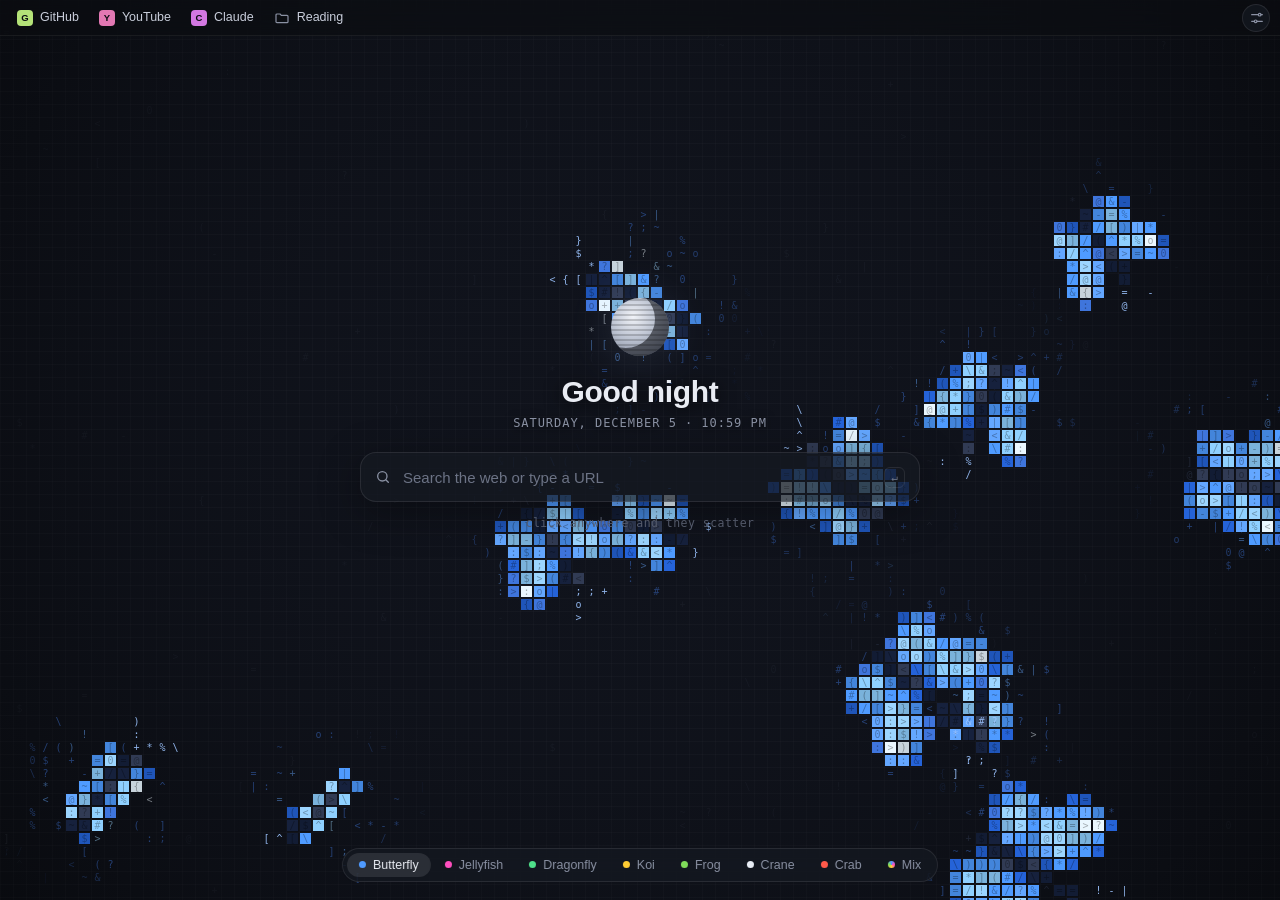
==== commit 96f153a9: "Prepare Chrome Web Store release (1.2.0) - Search box now uses the browser's default search engine v" ====
--- a/docs/index.html
+++ b/docs/index.html
@@ -363,7 +363,7 @@
   <div class="clock" id="clock"></div>
   <form class="search ui" id="search" autocomplete="off">
     <svg viewBox="0 0 24 24" width="16" height="16" fill="none" stroke="currentColor" stroke-width="2" stroke-linecap="round"><circle cx="11" cy="11" r="7"/><path d="m20 20-3.5-3.5"/></svg>
-    <input id="q" type="text" placeholder="Search Google or type a URL" aria-label="Search" spellcheck="false">
+    <input id="q" type="text" placeholder="Search the web or type a URL" aria-label="Search" spellcheck="false">
     <kbd>&#8629;</kbd>
   </form>
   <p class="hint" id="hint">click anywhere and they scatter</p>
@@ -1309,14 +1309,21 @@
   // search
   const form = document.getElementById('search');
   const q = document.getElementById('q');
+  // Web searches go through chrome.search, so they use the search engine the
+  // user picked in their browser settings (required for new tab extensions).
   form.addEventListener('submit', e => {
     e.preventDefault();
     const v = q.value.trim();
     if (!v) return;
-    let url;
+    let url = null;
     if (/^https?:\/\//i.test(v)) url = v;
     else if (!/\s/.test(v) && /^[\w-]+(\.[\w-]+)+(:\d+)?(\/\S*)?$/.test(v)) url = 'https://' + v;
-    else url = 'https://www.google.com/search?q=' + encodeURIComponent(v);
+
+    if (!url && typeof chrome !== 'undefined' && chrome.search && chrome.search.query) {
+      chrome.search.query({ text: v, disposition: 'CURRENT_TAB' });
+      return;
+    }
+    if (!url) url = 'https://duckduckgo.com/?q=' + encodeURIComponent(v);   // web demo only
     let framed = false;
     try { framed = window.top !== window.self; } catch (err) { framed = true; }
     if (framed) {
